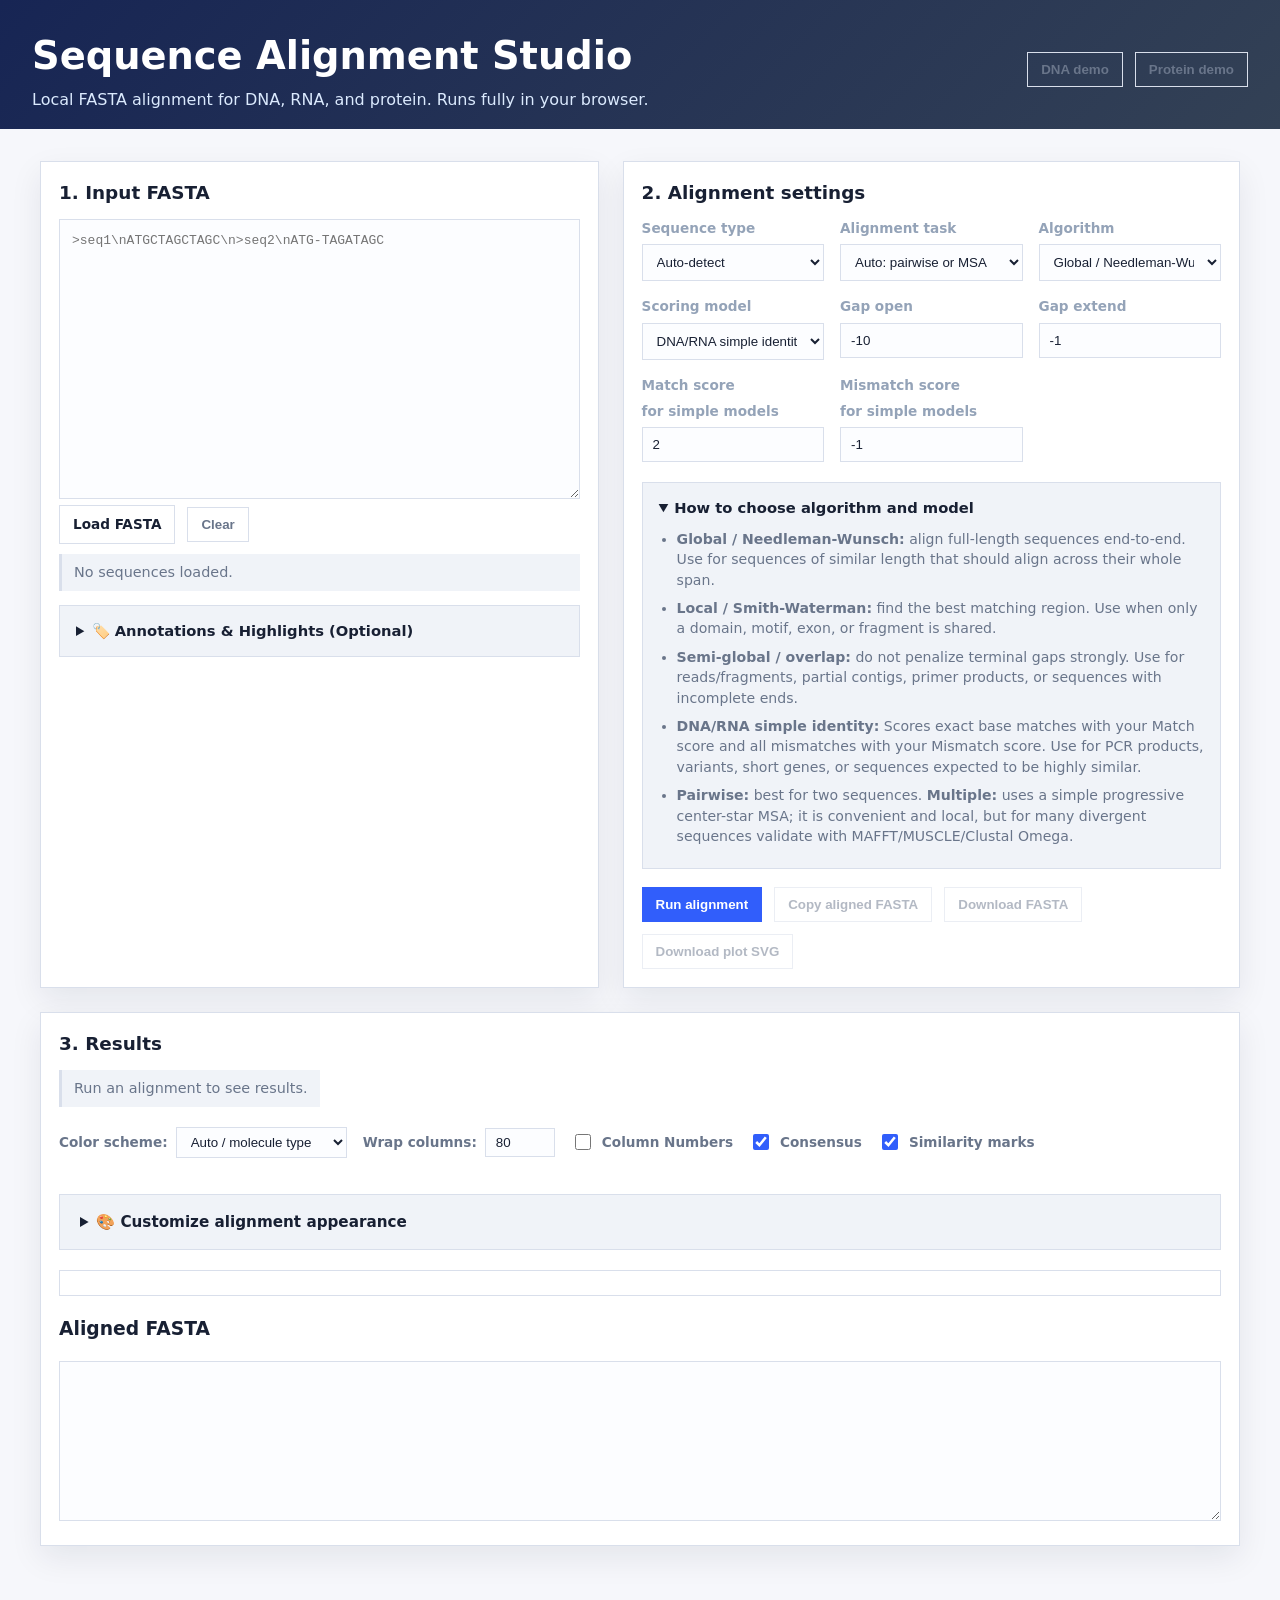
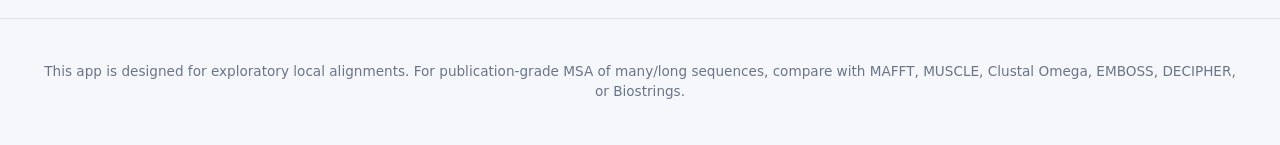
==== index.html @ 6b43b391 "created" ====
<!doctype html>
<html lang="en">
<head>
  <meta charset="utf-8" />
  <meta name="viewport" content="width=device-width, initial-scale=1" />
  <title>Sequence Alignment Studio</title>
  <link rel="stylesheet" href="style.css" />
</head>
<body>
  <header class="app-header">
    <div>
      <h1>Sequence Alignment Studio</h1>
      <p>Local FASTA alignment for DNA, RNA, and protein. Runs fully in your browser.</p>
    </div>
    <div class="header-actions">
      <button id="loadDemoDna" class="ghost">DNA demo</button>
      <button id="loadDemoProtein" class="ghost">Protein demo</button>
    </div>
  </header>

  <main class="layout">
    <section class="panel input-panel">
      <h2>1. Input FASTA</h2>
      <textarea id="fastaInput" spellcheck="false" placeholder=">seq1\nATGCTAGCTAGC\n>seq2\nATG-TAGATAGC"></textarea>
      <div class="row gap">
        <label class="file-label">
          Load FASTA
          <input id="fileInput" type="file" accept=".fa,.fasta,.faa,.fna,.ffn,.frn,.txt" />
        </label>
        <button id="clearInput" class="ghost">Clear</button>
      </div>
      <div id="inputSummary" class="summary muted">No sequences loaded.</div>

      <details class="explain annotations-panel">
        <summary>🏷️ Annotations & Highlights (Optional)</summary>
        <div class="summary muted" style="margin-top: 4px; font-size: 11px; margin-bottom: 8px;">
          Highlight column regions or specific sequence residues.
        </div>
        
        <div id="annotationsList" class="annotations-list">
          <!-- Populated dynamically -->
        </div>

        <div class="add-annotation-form">
          <h3>Add Custom Annotation</h3>
          <div class="form-row">
            <label>Annotation type
              <select id="annTypeSelect">
                <option value="range">Range Track (spans all rows)</option>
                <option value="residue">Residue(s) Highlight (spans single row)</option>
              </select>
            </label>
          </div>
          
          <div class="form-row">
            <!-- Range inputs -->
            <div id="rangeInputsRow" class="field-group" style="display: flex; flex-direction: column; gap: 8px; width: 100%;">
              <div class="inline-fields" style="display: flex; gap: 10px; width: 100%;">
                <label style="flex: 1;">Start Column 1
                  <input id="annStartCol" type="number" min="1" placeholder="e.g. 10" />
                </label>
                <label style="flex: 1;">End Column 1
                  <input id="annEndCol" type="number" min="1" placeholder="e.g. 25" />
                </label>
              </div>
              
              <div class="form-row" style="margin-bottom: 2px;">
                <label style="flex-direction: row; align-items: center; gap: 6px; font-weight: 600; font-size: 0.75rem; color: var(--muted);">
                  <input id="annHasSeg2" type="checkbox" /> Add another range segment
                </label>
              </div>
              
              <div id="seg2Row" style="display: none; flex-direction: column; gap: 8px; width: 100%;">
                <div class="inline-fields" style="display: flex; gap: 10px; width: 100%;">
                  <label style="flex: 1;">Start Column 2
                    <input id="annStartCol2" type="number" min="1" placeholder="e.g. 40" />
                  </label>
                  <label style="flex: 1;">End Column 2
                    <input id="annEndCol2" type="number" min="1" placeholder="e.g. 50" />
                  </label>
                </div>
                
                <div class="form-row" style="margin-bottom: 2px;">
                  <label style="flex-direction: row; align-items: center; gap: 6px; font-weight: 600; font-size: 0.75rem; color: var(--muted);">
                    <input id="annHasSeg3" type="checkbox" /> Add another range segment
                  </label>
                </div>
              </div>
              
              <div id="seg3Row" style="display: none; flex-direction: column; gap: 8px; width: 100%;">
                <div class="inline-fields" style="display: flex; gap: 10px; width: 100%;">
                  <label style="flex: 1;">Start Column 3
                    <input id="annStartCol3" type="number" min="1" placeholder="e.g. 60" />
                  </label>
                  <label style="flex: 1;">End Column 3
                    <input id="annEndCol3" type="number" min="1" placeholder="e.g. 70" />
                  </label>
                </div>
                
                <div class="form-row" style="margin-bottom: 2px;">
                  <label style="flex-direction: row; align-items: center; gap: 6px; font-weight: 600; font-size: 0.75rem; color: var(--muted);">
                    <input id="annHasSeg4" type="checkbox" /> Add another range segment
                  </label>
                </div>
              </div>
              
              <div id="seg4Row" style="display: none; flex-direction: column; gap: 8px; width: 100%;">
                <div class="inline-fields" style="display: flex; gap: 10px; width: 100%;">
                  <label style="flex: 1;">Start Column 4
                    <input id="annStartCol4" type="number" min="1" placeholder="e.g. 80" />
                  </label>
                  <label style="flex: 1;">End Column 4
                    <input id="annEndCol4" type="number" min="1" placeholder="e.g. 90" />
                  </label>
                </div>
              </div>
            </div>
            
            <!-- Residue inputs (hidden initially) -->
            <div id="residueInputsRow" class="field-group" style="display: none; gap: 10px; width: 100%;">
              <label style="flex: 1;">Sequence
                <select id="annSeqSelect">
                  <option value="">(Load sequences first)</option>
                </select>
              </label>
              <label style="flex: 1;">Unaligned Position(s)
                <input id="annResPos" type="text" placeholder="e.g. 24-26, 30" />
              </label>
            </div>
          </div>
          
          <div class="form-row inline-fields">
            <label style="flex: 1.2;">Feature Name
              <input id="annNameInput" type="text" placeholder="e.g. Active Site" />
            </label>
            <label id="annTrackLabelLabel" style="flex: 0.8;">Track Label
              <input id="annLabelInput" type="text" placeholder="e.g. MUT" />
            </label>
            <label style="flex: 0 0 70px;">Bg Color
              <input id="annColorInput" type="color" value="#315efb" title="Background Color" />
            </label>
            <label id="annTextColorLabel" style="flex: 0 0 70px;">Text Color
              <input id="annTextColorInput" type="color" value="#ffffff" title="Text Color" />
            </label>
          </div>
          
          <div class="form-row action-row">
            <button id="cancelAnnBtn" type="button" class="ghost small-btn" style="display: none; margin-right: 8px;">Cancel Edit</button>
            <button id="addAnnBtn" type="button" class="primary small-btn">Add Feature</button>
          </div>
        </div>
      </details>
    </section>

    <section class="panel settings-panel">
      <h2>2. Alignment settings</h2>
      <div class="settings-grid">
        <label>Sequence type
          <select id="seqType">
            <option value="auto">Auto-detect</option>
            <option value="dna">DNA</option>
            <option value="rna">RNA</option>
            <option value="protein">Protein</option>
          </select>
        </label>

        <label>Alignment task
          <select id="taskMode">
            <option value="auto">Auto: pairwise or MSA</option>
            <option value="pairwise">Pairwise: first two sequences</option>
            <option value="msa">Multiple: progressive center-star</option>
          </select>
        </label>

        <label>Algorithm
          <select id="algorithm">
            <option value="global">Global / Needleman-Wunsch</option>
            <option value="local">Local / Smith-Waterman</option>
            <option value="semiglobal">Semi-global / overlap</option>
          </select>
        </label>

        <label>Scoring model
          <select id="scoringModel"></select>
        </label>

        <label>Gap open
          <input id="gapOpen" type="number" value="-10" step="1" />
        </label>

        <label>Gap extend
          <input id="gapExtend" type="number" value="-1" step="1" />
        </label>

        <label>Match score <span class="tiny">for simple models</span>
          <input id="matchScore" type="number" value="2" step="1" />
        </label>

        <label>Mismatch score <span class="tiny">for simple models</span>
          <input id="mismatchScore" type="number" value="-1" step="1" />
        </label>

      </div>

      <details class="explain" open>
        <summary>How to choose algorithm and model</summary>
        <div id="modelExplanation"></div>
      </details>

      <div class="row gap action-row">
        <button id="runBtn" class="primary">Run alignment</button>
        <button id="copyFastaBtn" class="ghost" disabled>Copy aligned FASTA</button>
        <button id="downloadFastaBtn" class="ghost" disabled>Download FASTA</button>
        <button id="downloadSvgBtn" class="ghost" disabled>Download plot SVG</button>
      </div>
    </section>

    <section class="panel results-panel">
      <div class="results-header">
        <div>
          <h2>3. Results</h2>
          <div id="resultStats" class="summary muted">Run an alignment to see results.</div>
        </div>
        <div class="toggle-row">
          <label>Color scheme:
            <select id="colorScheme" style="width: auto; padding: 6px 10px; font-weight: 500;">
              <option value="auto">Auto / molecule type</option>
              <option value="nucleotide">Nucleotide bases</option>
              <option value="clustal">Protein Clustal-like</option>
              <option value="zappo">Protein Zappo groups</option>
              <option value="taylor">Protein Taylor-like</option>
              <option value="identity">Conservation only</option>
              <option value="mono">Monochrome</option>
            </select>
          </label>
          <label>Wrap columns:
            <input id="wrapCols" type="number" value="80" min="20" max="200" step="10" style="width: 70px; padding: 6px 10px; font-weight: 500;" />
          </label>
          <label><input id="showColumnNumbers" type="checkbox" /> Column Numbers</label>
          <label><input id="showConsensus" type="checkbox" checked /> Consensus</label>
          <label><input id="showSimilarity" type="checkbox" checked /> Similarity marks</label>
        </div>
      </div>

      <div id="legend" class="legend"></div>

      <details id="colorCustomizer" class="color-editor-details">
        <summary>🎨 Customize alignment appearance</summary>
        <div class="color-picker-hint">Changes apply instantly to the viewer and downloaded SVG.</div>

        <div class="appearance-settings-row">
          <label class="roundness-label">Box roundness:
            <input id="boxRoundness" type="range" min="0" max="9" value="0" step="1" />
            <span id="boxRoundnessVal">0px</span>
          </label>
          <label class="roundness-label">Box spacing:
            <input id="boxGap" type="range" min="0" max="8" value="1" step="1" />
            <span id="boxGapVal">1px</span>
          </label>
        </div>

        <div id="colorPickerGrid" class="color-picker-grid"></div>
        <div class="color-editor-actions">
          <button id="makeWhiteBtn" class="ghost" style="margin-right: 8px;">Set all to white</button>
          <button id="resetColorsBtn" class="ghost">Reset to defaults</button>
        </div>
      </details>

      <div id="viewer" class="alignment-viewer" aria-live="polite"></div>

      <h3>Aligned FASTA</h3>
      <textarea id="alignedOutput" readonly spellcheck="false" class="output-text"></textarea>
    </section>
  </main>

  <footer>
    <p>This app is designed for exploratory local alignments. For publication-grade MSA of many/long sequences, compare with MAFFT, MUSCLE, Clustal Omega, EMBOSS, DECIPHER, or Biostrings.</p>
  </footer>

  <script src="app.js"></script>
</body>
</html>
---- style.css ----
:root {
  --bg: #f6f7fb;
  --panel: #ffffff;
  --panel-2: #f0f3f8;
  --text: #182033;
  --muted: #69758a;
  --line: #d9dfeb;
  --primary: #315efb;
  --primary-dark: #2246c8;
  --danger: #b42318;
  --gap: #e7e9ee;
  --identical: #dcfce7;
  --similar: #fef9c3;
  --variable: #ffffff;
  --shadow: 0 12px 30px rgba(19, 29, 51, 0.08);
  --mono: ui-monospace, SFMono-Regular, Menlo, Monaco, Consolas, "Liberation Mono", monospace;
  --sans: Inter, ui-sans-serif, system-ui, -apple-system, BlinkMacSystemFont, "Segoe UI", sans-serif;

  /* Customizable Nucleotide colors */
  --color-nt-A-bg: #bbf7d0;
  --color-nt-A-fg: #14532d;
  --color-nt-C-bg: #bfdbfe;
  --color-nt-C-fg: #1e3a8a;
  --color-nt-G-bg: #fed7aa;
  --color-nt-G-fg: #7c2d12;
  --color-nt-T-bg: #fecaca;
  --color-nt-T-fg: #7f1d1d;
  --color-nt-U-bg: #fecaca;
  --color-nt-U-fg: #7f1d1d;
  --color-nt-N-bg: #e5e7eb;
  --color-nt-N-fg: #374151;

  /* Customizable Protein group colors */
  --color-pro-hydrophobic-bg: #fde68a;
  --color-pro-hydrophobic-fg: #713f12;
  --color-pro-aromatic-bg: #fbcfe8;
  --color-pro-aromatic-fg: #831843;
  --color-pro-positive-bg: #bfdbfe;
  --color-pro-positive-fg: #1e3a8a;
  --color-pro-negative-bg: #fecaca;
  --color-pro-negative-fg: #7f1d1d;
  --color-pro-polar-bg: #bbf7d0;
  --color-pro-polar-fg: #14532d;
  --color-pro-small-bg: #e9d5ff;
  --color-pro-small-fg: #581c87;
  --color-pro-special-bg: #ddd6fe;
  --color-pro-special-fg: #4c1d95;
  --color-pro-sulfur-bg: #fef08a;
  --color-pro-sulfur-fg: #713f12;

  /* Customizable general & conservation colors */
  --color-conserved-bg: #dcfce7;
  --color-conserved-fg: #166534;
  --color-simconserved-bg: #fef9c3;
  --color-simconserved-fg: #854d0e;
  --color-mono-bg: #f8fafc;
  --color-mono-fg: #0f172a;
  --color-gap-bg: var(--gap);
  --color-gap-fg: #8a94a6;

  /* Customizable matching outlines */
  --color-identical-outline-border: transparent;
  --color-similar-outline-border: transparent;
  --color-identical-outline: color-mix(in srgb, var(--color-identical-outline-border) 22%, transparent);
  --color-similar-outline: color-mix(in srgb, var(--color-similar-outline-border) 20%, transparent);

  /* Customizable cell box roundness */
  --cell-radius: 0px;

  /* Customizable cell box gaps */
  --cell-gap: 1px;

  /* Customizable consensus row colors */
  --color-consensus-bg: transparent;
  --color-consensus-fg: #0f172a;
}

* {
  box-sizing: border-box;
}

body {
  margin: 0;
  padding: 0;
  font-family: var(--sans);
  background: var(--bg);
  color: var(--text);
  line-height: 1.45;
}

/* App Header */
.app-header {
  display: flex;
  align-items: center;
  justify-content: space-between;
  gap: 16px;
  padding: 28px 32px 18px;
  background: linear-gradient(135deg, #172554, #334155);
  color: white;
}
.app-header h1 {
  margin: 0 0 4px;
  font-size: clamp(1.8rem, 3vw, 2.7rem);
}
.app-header p {
  margin: 0;
  color: #dbeafe;
}
.header-actions {
  display: flex;
  gap: 12px;
  flex-wrap: wrap;
}

/* Page Layout */
.layout {
  display: grid;
  grid-template-columns: minmax(350px, 0.95fr) minmax(400px, 1.05fr);
  gap: 24px;
  padding: 32px 40px;
}

.panel {
  background: var(--panel);
  border: 1px solid var(--line);
  border-radius: 0;
  box-shadow: var(--shadow);
  padding: 18px;
}
.panel h2 { margin: 0 0 12px; font-size: 1.15rem; }

/* Forms & Text Areas */
textarea {
  width: 100%;
  min-height: 280px;
  resize: vertical;
  border: 1px solid var(--line);
  border-radius: 0;
  padding: 12px;
  font-family: var(--mono);
  font-size: 13px;
  line-height: 1.35;
  background: #fcfdff;
  color: var(--text);
}
textarea:focus, select:focus, input[type="number"]:focus, input[type="text"]:focus {
  outline: none;
  border-color: var(--primary);
  box-shadow: 0 0 0 3px rgba(49, 94, 251, 0.2);
}

.output-text {
  min-height: 160px;
  background: #fcfdff;
}

.settings-panel, .results-panel {
  grid-column: span 1;
}
.results-panel {
  grid-column: 1 / -1;
}

.row {
  display: flex;
  align-items: center;
}
.gap {
  gap: 12px;
  flex-wrap: wrap;
}
.action-row {
  margin-top: 18px;
}

/* Custom Styled Buttons */
button, .file-label {
  border: 1px solid var(--line);
  border-radius: 0;
  padding: 9px 13px;
  background: white;
  color: var(--text);
  font-weight: 650;
  cursor: pointer;
  transition: transform 0.05s ease, background 0.15s ease, border-color 0.15s ease;
  user-select: none;
}
button:hover, .file-label:hover {
  background: var(--panel-2);
}
button:active, .file-label:active {
  transform: translateY(1px);
}
button:disabled {
  cursor: not-allowed;
  opacity: 0.5;
}

button.primary {
  background: var(--primary);
  border-color: var(--primary);
  color: white;
}
button.primary:hover {
  background: var(--primary-dark);
}

button.ghost {
  background: transparent;
  border-color: var(--line);
  color: var(--muted);
}
button.ghost:hover {
  background: var(--panel-2);
  border-color: var(--line);
  color: var(--text);
}

.file-label input {
  display: none;
}

/* Settings Controls */
.settings-grid {
  display: grid;
  grid-template-columns: repeat(auto-fit, minmax(180px, 1fr));
  gap: 16px;
}
label {
  display: flex;
  flex-direction: column;
  gap: 6px;
  font-weight: 600;
  font-size: 0.85rem;
  color: #94a3b8;
}
select, input[type="number"], input[type="text"] {
  width: 100%;
  padding: 9px 10px;
  border: 1px solid var(--line);
  border-radius: 0;
  background: #fcfdff;
  color: var(--text);
}
input[type="checkbox"] {
  accent-color: var(--primary);
  width: 16px;
  height: 16px;
  cursor: pointer;
}

.summary {
  margin-top: 10px;
  font-size: 0.9rem;
  color: var(--muted);
  background: var(--panel-2);
  border-radius: 0;
  padding: 8px 12px;
  border-left: 3px solid var(--line);
}

.explain {
  margin-top: 20px;
  border: 1px solid var(--line);
  border-radius: 0;
  padding: 14px 16px;
  background: var(--panel-2);
}
.explain summary {
  cursor: pointer;
  font-weight: 700;
  font-size: 0.92rem;
  color: var(--text);
  outline: none;
  user-select: none;
}
.explain ul {
  margin: 10px 0 0 18px;
  padding: 0;
}
.explain li {
  margin: 8px 0;
  font-size: 0.88rem;
  color: var(--muted);
}

/* Results Viewer Panel */
.results-header {
  display: flex;
  justify-content: space-between;
  align-items: center;
  gap: 20px;
  margin-bottom: 16px;
  flex-wrap: wrap;
}
.toggle-row {
  display: flex;
  gap: 16px;
  flex-wrap: wrap;
}
.toggle-row label {
  flex-direction: row;
  align-items: center;
  gap: 8px;
  font-weight: 600;
  color: var(--muted);
  cursor: pointer;
  user-select: none;
}
.toggle-row label:hover {
  color: var(--text);
}

/* Legend items */
.legend {
  display: flex;
  flex-wrap: wrap;
  gap: 8px;
  margin: 8px 0 18px;
}
.legend-item {
  display: inline-flex;
  align-items: center;
  gap: 6px;
  border: 1px solid var(--line);
  background: var(--panel-2);
  border-radius: 0;
  padding: 4px 10px;
  font-size: 0.8rem;
  color: var(--text);
  font-weight: 500;
}
.legend-swatch {
  width: 14px;
  height: 14px;
  border-radius: 0;
  border: 1px solid var(--line);
}

/* Main Viewer Grid styling */
.alignment-viewer {
  overflow: auto;
  border: 1px solid var(--line);
  border-radius: 0;
  background: #fff;
  padding: 12px;
  max-height: 650px;
}
/* Alignment block wrapping spacing */
.aln-block {
  position: relative;
  margin-bottom: 24px;
  border-bottom: 1px dashed var(--line);
  padding-bottom: 12px;
}
.aln-block-svg-overlay {
  position: absolute;
  top: 0;
  left: 0;
  width: 100%;
  height: 100%;
  pointer-events: none;
  z-index: 10;
}
.aln-block:last-child {
  margin-bottom: 0;
  border-bottom: none;
  padding-bottom: 0;
}

.aln-row {
  display: grid;
  grid-template-columns: 180px 1fr 60px;
  align-items: center;
  min-width: max-content;
  font-family: var(--mono);
  font-size: 13px;
  line-height: 1;
  padding: 2px 0;
  transition: background-color 0.15s ease;
}
.aln-row:hover {
  background-color: rgba(0, 0, 0, 0.02);
}

.aln-name {
  position: sticky;
  left: 0;
  z-index: 2;
  background: white;
  color: #334155;
  padding: 3px 8px 3px 0;
  white-space: nowrap;
  overflow: hidden;
  text-overflow: ellipsis;
  max-width: 180px;
}
.aln-cells {
  display: inline-flex;
  min-height: 20px;
}
.aln-pos {
  color: var(--muted);
  padding-left: 12px;
  text-align: right;
  font-weight: 500;
}

/* Cell boxes */
.cell {
  width: 16px;
  height: 20px;
  display: inline-flex;
  align-items: center;
  justify-content: center;
  font-weight: 700;
  border-radius: 0;
  margin-right: var(--cell-gap);
  border: 1px solid rgba(0, 0, 0, 0.05);
  font-size: 11px;
}
.cell.gap {
  background: var(--color-gap-bg);
  color: var(--color-gap-fg);
  font-weight: 500;
}
.cell.identical {
  outline: 2px solid var(--color-identical-outline);
  outline-offset: -1px;
}
.cell.similar {
  outline: 2px solid var(--color-similar-outline);
  outline-offset: -1px;
}
.cell.variable {
  outline: none;
}

.consensus-row .aln-name {
  color: var(--color-consensus-fg);
  font-weight: 700;
  background: rgba(45, 212, 191, 0.1);
}
.consensus-row .cell {
  background: var(--color-consensus-bg);
  color: var(--color-consensus-fg);
}
.similarity-row .cell {
  color: var(--muted);
  background: transparent;
  border-color: transparent;
  font-weight: 700;
}

/* Nucleotide colors */
.nt-A { background: var(--color-nt-A-bg); color: var(--color-nt-A-fg); }
.nt-C { background: var(--color-nt-C-bg); color: var(--color-nt-C-fg); }
.nt-G { background: var(--color-nt-G-bg); color: var(--color-nt-G-fg); }
.nt-T { background: var(--color-nt-T-bg); color: var(--color-nt-T-fg); }
.nt-U { background: var(--color-nt-U-bg); color: var(--color-nt-U-fg); }
.nt-N { background: var(--color-nt-N-bg); color: var(--color-nt-N-fg); }

/* Protein groups */
.pro-hydrophobic { background: var(--color-pro-hydrophobic-bg); color: var(--color-pro-hydrophobic-fg); }
.pro-aromatic { background: var(--color-pro-aromatic-bg); color: var(--color-pro-aromatic-fg); }
.pro-positive { background: var(--color-pro-positive-bg); color: var(--color-pro-positive-fg); }
.pro-negative { background: var(--color-pro-negative-bg); color: var(--color-pro-negative-fg); }
.pro-polar { background: var(--color-pro-polar-bg); color: var(--color-pro-polar-fg); }
.pro-small { background: var(--color-pro-small-bg); color: var(--color-pro-small-fg); }
.pro-special { background: var(--color-pro-special-bg); color: var(--color-pro-special-fg); }
.pro-sulfur { background: var(--color-pro-sulfur-bg); color: var(--color-pro-sulfur-fg); }
.conserved { background: var(--color-conserved-bg); color: var(--color-conserved-fg); }
.simconserved { background: var(--color-simconserved-bg); color: var(--color-simconserved-fg); }
.mono { background: var(--color-mono-bg); color: var(--color-mono-fg); }

.error-box {
  border: 1px solid rgba(239, 68, 68, 0.3);
  background: rgba(239, 68, 68, 0.1);
  color: var(--danger);
  padding: 12px;
  border-radius: 0;
  font-weight: 500;
}
footer {
  padding: 30px 40px;
  color: var(--muted);
  font-size: 0.85rem;
  text-align: center;
  border-top: 1px solid var(--line);
  margin-top: 40px;
}

/* Custom Scrollbar */
::-webkit-scrollbar {
  width: 10px;
  height: 10px;
}
::-webkit-scrollbar-track {
  background: var(--panel-2);
  border-radius: 0;
}
::-webkit-scrollbar-thumb {
  background: var(--line);
  border-radius: 0;
  border: 2px solid var(--panel-2);
}
::-webkit-scrollbar-thumb:hover {
  background: var(--muted);
}

/* Color editor */
.color-editor-details {
  border: 1px solid var(--line);
  background: var(--panel-2);
  border-radius: 0;
  padding: 16px 20px;
  margin: 20px 0;
}
.color-editor-details summary {
  font-weight: 700;
  font-size: 0.95rem;
  cursor: pointer;
  user-select: none;
  outline: none;
  color: var(--text);
}
.color-picker-hint {
  font-size: 0.8rem;
  color: var(--muted);
  margin: 6px 0 14px 0;
}
.color-picker-grid {
  display: grid;
  grid-template-columns: repeat(auto-fill, minmax(240px, 1fr));
  gap: 12px;
  margin-bottom: 16px;
}
.color-picker-item {
  display: flex;
  align-items: center;
  justify-content: space-between;
  background: var(--panel);
  padding: 8px 12px;
  border-radius: 0;
  border: 1px solid var(--line);
  gap: 10px;
}
.color-picker-info {
  display: flex;
  align-items: center;
  gap: 8px;
  flex: 1;
  min-width: 0;
}
.color-picker-swatch {
  width: 24px;
  height: 24px;
  border-radius: 0;
  display: flex;
  align-items: center;
  justify-content: center;
  font-weight: 700;
  font-size: 11px;
  border: 1px solid rgba(255, 255, 255, 0.1);
  flex-shrink: 0;
}
.color-picker-label {
  font-size: 0.82rem;
  font-weight: 600;
  color: var(--text);
  white-space: nowrap;
  overflow: hidden;
  text-overflow: ellipsis;
}
.color-picker-inputs {
  display: flex;
  gap: 8px;
  align-items: center;
}
.color-input-wrapper {
  display: flex;
  flex-direction: column;
  align-items: center;
  gap: 2px;
}
.color-input-wrapper span {
  font-size: 8px;
  color: var(--muted);
  font-weight: 700;
}
.color-picker-inputs input[type="color"] {
  border: none;
  width: 26px;
  height: 26px;
  padding: 0;
  background: transparent;
  cursor: pointer;
  border-radius: 0;
  overflow: hidden;
  box-shadow: 0 1px 3px rgba(0,0,0,0.3);
  transition: transform 0.15s cubic-bezier(0.4, 0, 0.2, 1);
}
.color-picker-inputs input[type="color"]::-webkit-color-swatch-wrapper {
  padding: 0;
}
.color-picker-inputs input[type="color"]::-webkit-color-swatch {
  border: 1px solid var(--line);
  border-radius: 0;
}
.color-picker-inputs input[type="color"]:hover {
  transform: scale(1.2);
}
.color-editor-actions {
  display: flex;
  justify-content: flex-end;
}
.color-editor-actions button {
  padding: 6px 12px;
  font-size: 0.8rem;
}

.appearance-settings-row {
  display: flex;
  gap: 24px;
  flex-wrap: wrap;
  margin-bottom: 16px;
  background: var(--panel);
  padding: 10px 14px;
  border-radius: 0;
  border: 1px solid var(--line);
}
.roundness-label {
  display: flex;
  flex-direction: row;
  align-items: center;
  gap: 12px;
  font-weight: 600;
  color: var(--text);
}
.roundness-label input[type="range"] {
  accent-color: var(--primary);
  cursor: pointer;
  width: 120px;
  padding: 0;
  border: none;
  background: transparent;
}
#boxRoundnessVal {
  font-family: var(--mono);
  font-size: 0.82rem;
  color: var(--muted);
}

/* Annotations & highlights panel */
.annotations-panel {
  margin-top: 14px;
}
.annotations-panel textarea {
  min-height: 80px;
  background: var(--panel);
}

/* Range tracks blocks style */
.annotation-row .aln-name {
  color: var(--muted);
  font-weight: 700;
  font-size: 0.78rem;
  text-transform: uppercase;
  letter-spacing: 0.5px;
  background: var(--panel-2);
}
.annotation-row .cell {
  background: transparent;
  border-color: transparent;
  color: transparent;
  user-select: none;
}
.annotation-row .cell.ann-block-cell {
  font-weight: 800;
  font-size: 11px;
  border: 1px solid var(--line);
  user-select: auto;
}

/* Residue highlight tooltip style */
.cell.annotated {
  box-shadow: 0 0 0 2px var(--annotation-color, #ef4444) inset !important;
  cursor: help;
  position: relative;
}
.cell.annotated[data-tooltip]::after {
  content: attr(data-tooltip);
  position: absolute;
  bottom: 140%;
  left: 50%;
  transform: translateX(-50%) scale(0.85);
  background: #1e293b;
  color: #ffffff;
  padding: 6px 12px;
  border-radius: 0;
  font-size: 11px;
  font-weight: 600;
  white-space: nowrap;
  opacity: 0;
  pointer-events: none;
  transition: all 0.15s cubic-bezier(0.4, 0, 0.2, 1);
  z-index: 1000;
  box-shadow: 0 10px 25px rgba(0, 0, 0, 0.5), 0 0 0 1px rgba(255,255,255,0.08);
}
.cell.annotated[data-tooltip]::before {
  content: "";
  position: absolute;
  bottom: 120%;
  left: 50%;
  transform: translateX(-50%) translateY(4px);
  border-width: 5px;
  border-style: solid;
  border-color: #1e293b transparent transparent transparent;
  opacity: 0;
  pointer-events: none;
  transition: opacity 0.15s ease;
  z-index: 1000;
}
.cell.annotated[data-tooltip]:hover::after {
  opacity: 1;
  transform: translateX(-50%) scale(1);
}
.cell.annotated[data-tooltip]:hover::before {
  opacity: 1;
}

/* Annotations List visual display */
.annotations-list {
  display: flex;
  flex-direction: column;
  gap: 8px;
  margin-top: 10px;
  margin-bottom: 16px;
  max-height: 200px;
  overflow-y: auto;
}
.annotations-list-item {
  display: flex;
  align-items: center;
  justify-content: space-between;
  background: var(--panel);
  border: 1px solid var(--line);
  padding: 6px 10px;
  border-radius: 0;
  gap: 8px;
}
.annotations-list-item:hover {
  border-color: var(--muted);
}
.ann-badge {
  font-size: 9px;
  font-weight: 700;
  text-transform: uppercase;
  padding: 2px 6px;
  border-radius: 0;
}
.ann-badge.badge-range {
  background: rgba(168, 85, 247, 0.15);
  color: #c084fc;
  border: 1px solid rgba(168, 85, 247, 0.3);
}
.ann-badge.badge-residue {
  background: rgba(249, 115, 22, 0.15);
  color: #fb923c;
  border: 1px solid rgba(249, 115, 22, 0.3);
}
.ann-desc {
  font-size: 0.82rem;
  font-weight: 600;
  color: var(--text);
  flex: 1;
  min-width: 0;
  white-space: nowrap;
  overflow: hidden;
  text-overflow: ellipsis;
}
.ann-color-swatch {
  width: 12px;
  height: 12px;
  border-radius: 0;
  border: 1px solid rgba(0, 0, 0, 0.2);
  flex-shrink: 0;
}
.ann-delete-btn {
  background: transparent;
  border: none;
  color: var(--muted);
  font-size: 18px;
  cursor: pointer;
  padding: 0 4px;
  line-height: 1;
  transition: color 0.1s ease;
}
.ann-delete-btn:hover {
  color: var(--danger);
}

/* Add Annotations Form */
.add-annotation-form {
  background: var(--panel-2);
  border: 1px solid var(--line);
  border-radius: 0;
  padding: 12px 14px;
}
.add-annotation-form h3 {
  margin: 0 0 12px 0;
  font-size: 0.9rem;
  font-weight: 700;
  color: var(--text);
}
.add-annotation-form .form-row {
  margin-bottom: 12px;
}
.add-annotation-form .form-row.action-row {
  margin-bottom: 0;
  margin-top: 14px;
  display: flex;
  justify-content: flex-end;
}
.add-annotation-form .inline-fields {
  display: flex;
  gap: 10px;
}
.add-annotation-form .field-group {
  display: flex;
  gap: 10px;
  flex: 1;
}
.add-annotation-form label {
  flex: 1;
  font-size: 0.78rem;
  font-weight: 700;
  gap: 4px;
  color: var(--muted);
}
.add-annotation-form input, .add-annotation-form select {
  padding: 8px 10px;
  border-radius: 0;
  font-size: 0.82rem;
  background: var(--panel);
  border: 1px solid var(--line);
  color: var(--text);
  width: 100%;
}
.add-annotation-form input[type="color"] {
  height: 32px;
  padding: 0;
  border: none;
  cursor: pointer;
  background: transparent;
}
.small-btn {
  padding: 6px 12px;
  font-size: 0.8rem;
}

/* Ruler Row design */
.ruler-row .aln-name {
  color: var(--muted);
  font-weight: 700;
  font-size: 0.78rem;
  letter-spacing: 0.5px;
  text-transform: uppercase;
  background: transparent;
}
.ruler-row .cell {
  color: #64748b;
  background: transparent;
  border-color: transparent;
  font-weight: 600;
  font-size: 10px;
  user-select: none;
}

/* Responsiveness overrides */
@media (max-width: 1100px) {
  .layout {
    grid-template-columns: 1fr;
    padding: 20px 24px;
  }
  .settings-grid {
    grid-template-columns: repeat(2, minmax(150px, 1fr));
  }
  .app-header {
    align-items: flex-start;
    flex-direction: column;
    padding: 20px 24px;
  }
}
@media (max-width: 640px) {
  .layout, .app-header, footer {
    padding-left: 16px;
    padding-right: 16px;
  }
  .settings-grid {
    grid-template-columns: 1fr;
  }
  .results-header {
    flex-direction: column;
    align-items: flex-start;
    gap: 12px;
  }
  .aln-row {
    grid-template-columns: 130px 1fr 50px;
  }
  .aln-name {
    max-width: 130px;
  }
  .cell {
    width: 13px;
    height: 18px;
    font-size: 10px;
  }
}
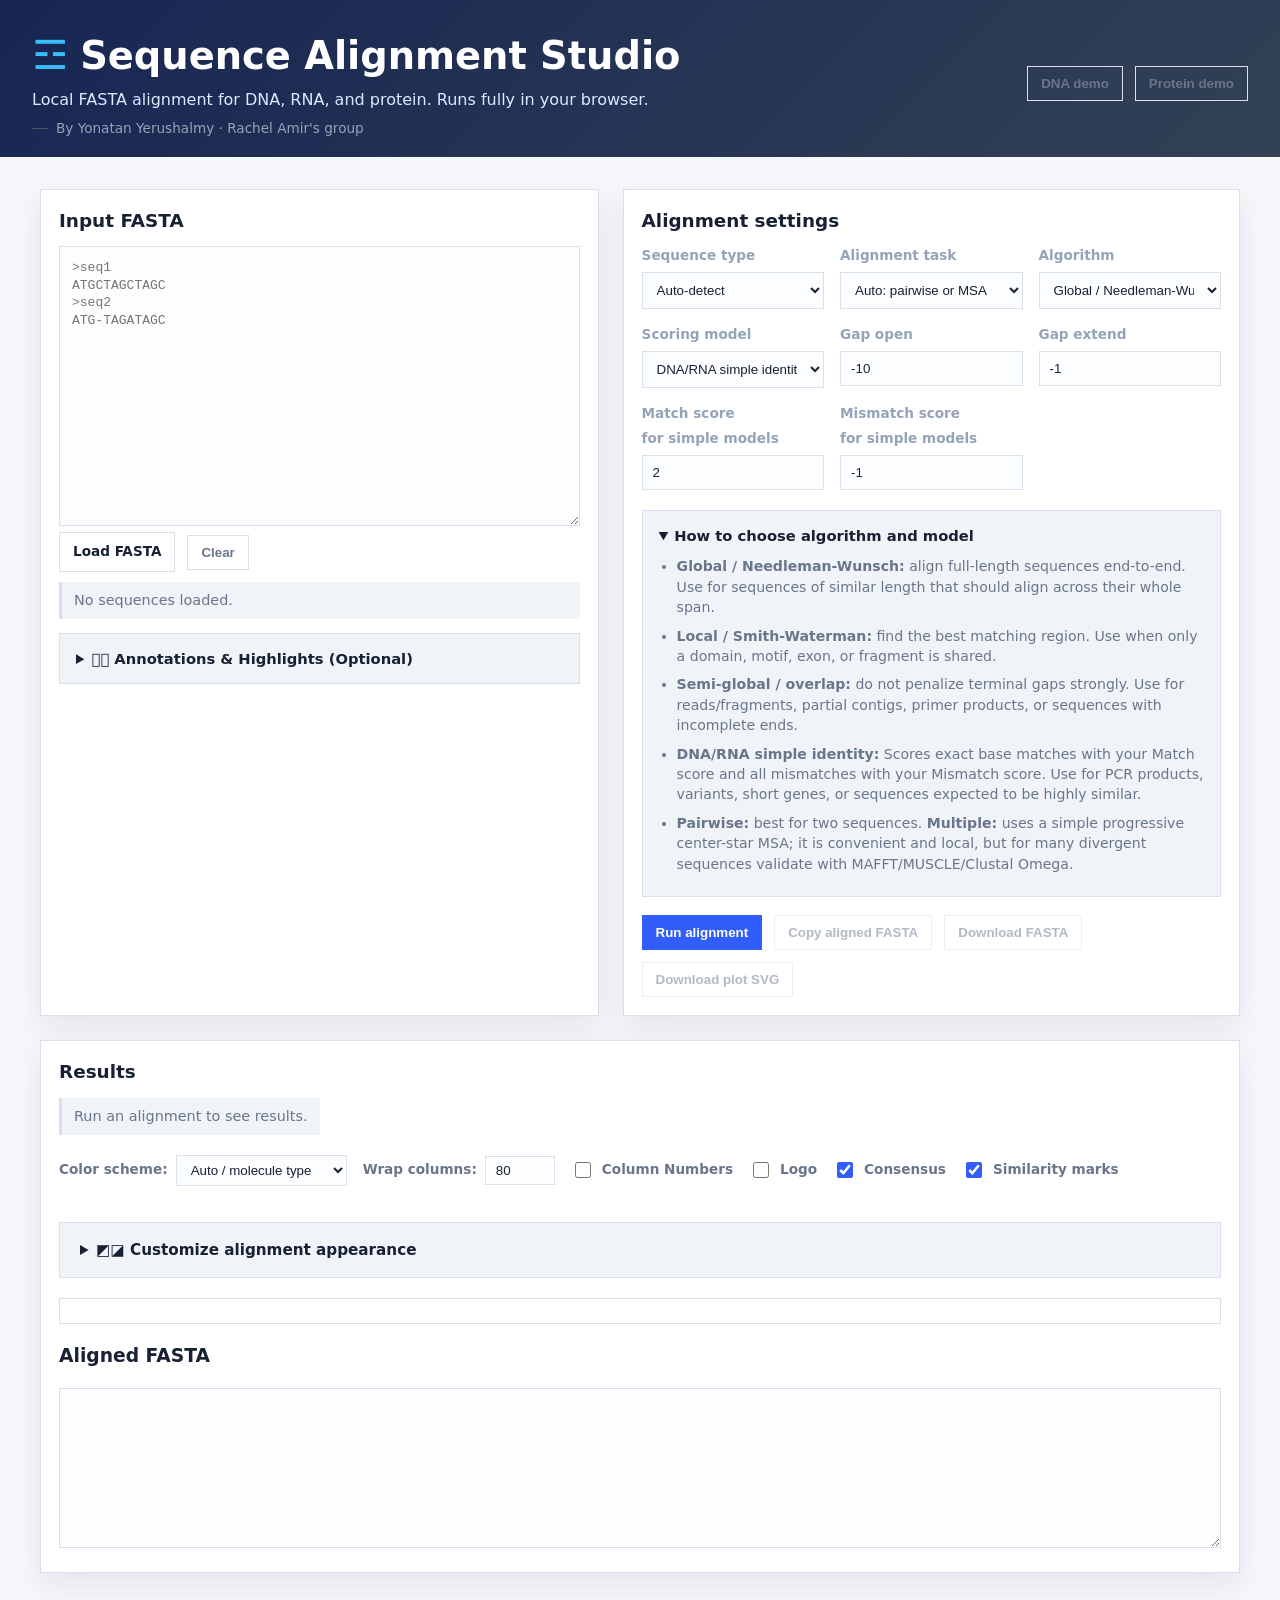
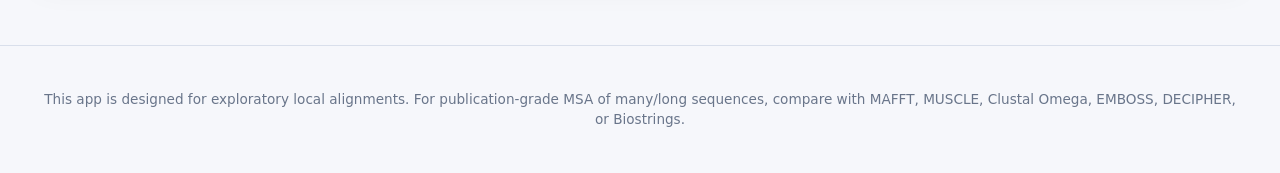
==== commit 05fdec75: "updates" ====
--- a/index.html
+++ b/index.html
@@ -4,13 +4,14 @@
   <meta charset="utf-8" />
   <meta name="viewport" content="width=device-width, initial-scale=1" />
   <title>Sequence Alignment Studio</title>
-  <link rel="stylesheet" href="style.css" />
+  <link rel="stylesheet" href="src/style.css" />
 </head>
 <body>
   <header class="app-header">
     <div>
-      <h1>Sequence Alignment Studio</h1>
+      <h1><a href="https://github.com/Yo-yerush/Local_alignment_app" target="_blank" rel="noopener noreferrer" class="app-logo-link"><span class="app-logo">☲</span></a>Sequence Alignment Studio</h1>
       <p>Local FASTA alignment for DNA, RNA, and protein. Runs fully in your browser.</p>
+      <div class="app-author">By Yonatan Yerushalmy · Rachel Amir's group</div>
     </div>
     <div class="header-actions">
       <button id="loadDemoDna" class="ghost">DNA demo</button>
@@ -20,8 +21,11 @@
 
   <main class="layout">
     <section class="panel input-panel">
-      <h2>1. Input FASTA</h2>
-      <textarea id="fastaInput" spellcheck="false" placeholder=">seq1\nATGCTAGCTAGC\n>seq2\nATG-TAGATAGC"></textarea>
+      <h2>Input FASTA</h2>
+      <textarea id="fastaInput" spellcheck="false" placeholder=">seq1
+ATGCTAGCTAGC
+>seq2
+ATG-TAGATAGC"></textarea>
       <div class="row gap">
         <label class="file-label">
           Load FASTA
@@ -32,7 +36,7 @@
       <div id="inputSummary" class="summary muted">No sequences loaded.</div>
 
       <details class="explain annotations-panel">
-        <summary>🏷️ Annotations & Highlights (Optional)</summary>
+        <summary>𓂃🖌 Annotations & Highlights (Optional)</summary>
         <div class="summary muted" style="margin-top: 4px; font-size: 11px; margin-bottom: 8px;">
           Highlight column regions or specific sequence residues.
         </div>
@@ -47,7 +51,7 @@
             <label>Annotation type
               <select id="annTypeSelect">
                 <option value="range">Range Track (spans all rows)</option>
-                <option value="residue">Residue(s) Highlight (spans single row)</option>
+                <option value="overlay">Region Overlay (borders, divider lines, or filled area)</option>
               </select>
             </label>
           </div>
@@ -55,13 +59,18 @@
           <div class="form-row">
             <!-- Range inputs -->
             <div id="rangeInputsRow" class="field-group" style="display: flex; flex-direction: column; gap: 8px; width: 100%;">
-              <div class="inline-fields" style="display: flex; gap: 10px; width: 100%;">
+              <div class="inline-fields" style="display: flex; gap: 10px; width: 100%; align-items: flex-end;">
                 <label style="flex: 1;">Start Column 1
                   <input id="annStartCol" type="number" min="1" placeholder="e.g. 10" />
                 </label>
                 <label style="flex: 1;">End Column 1
                   <input id="annEndCol" type="number" min="1" placeholder="e.g. 25" />
                 </label>
+                <label id="annOverlaySeqsLabel1" style="flex: 1.2; display: none; flex-direction: column;">Sequence Row(s) 1
+                  <select id="annOverlaySeqsSelect1" multiple style="height: 38px; padding: 2px; font-size: 0.75rem; border-radius: 0; width: 100%;">
+                    <option value="all" selected>All sequences</option>
+                  </select>
+                </label>
               </div>
               
               <div class="form-row" style="margin-bottom: 2px;">
@@ -71,12 +80,17 @@
               </div>
               
               <div id="seg2Row" style="display: none; flex-direction: column; gap: 8px; width: 100%;">
-                <div class="inline-fields" style="display: flex; gap: 10px; width: 100%;">
+                <div class="inline-fields" style="display: flex; gap: 10px; width: 100%; align-items: flex-end;">
                   <label style="flex: 1;">Start Column 2
                     <input id="annStartCol2" type="number" min="1" placeholder="e.g. 40" />
                   </label>
                   <label style="flex: 1;">End Column 2
                     <input id="annEndCol2" type="number" min="1" placeholder="e.g. 50" />
+                  </label>
+                  <label id="annOverlaySeqsLabel2" style="flex: 1.2; display: none; flex-direction: column;">Sequence Row(s) 2
+                    <select id="annOverlaySeqsSelect2" multiple style="height: 38px; padding: 2px; font-size: 0.75rem; border-radius: 0; width: 100%;">
+                      <option value="all" selected>All sequences</option>
+                    </select>
                   </label>
                 </div>
                 
@@ -88,12 +102,17 @@
               </div>
               
               <div id="seg3Row" style="display: none; flex-direction: column; gap: 8px; width: 100%;">
-                <div class="inline-fields" style="display: flex; gap: 10px; width: 100%;">
+                <div class="inline-fields" style="display: flex; gap: 10px; width: 100%; align-items: flex-end;">
                   <label style="flex: 1;">Start Column 3
                     <input id="annStartCol3" type="number" min="1" placeholder="e.g. 60" />
                   </label>
                   <label style="flex: 1;">End Column 3
                     <input id="annEndCol3" type="number" min="1" placeholder="e.g. 70" />
+                  </label>
+                  <label id="annOverlaySeqsLabel3" style="flex: 1.2; display: none; flex-direction: column;">Sequence Row(s) 3
+                    <select id="annOverlaySeqsSelect3" multiple style="height: 38px; padding: 2px; font-size: 0.75rem; border-radius: 0; width: 100%;">
+                      <option value="all" selected>All sequences</option>
+                    </select>
                   </label>
                 </div>
                 
@@ -105,12 +124,17 @@
               </div>
               
               <div id="seg4Row" style="display: none; flex-direction: column; gap: 8px; width: 100%;">
-                <div class="inline-fields" style="display: flex; gap: 10px; width: 100%;">
+                <div class="inline-fields" style="display: flex; gap: 10px; width: 100%; align-items: flex-end;">
                   <label style="flex: 1;">Start Column 4
                     <input id="annStartCol4" type="number" min="1" placeholder="e.g. 80" />
                   </label>
                   <label style="flex: 1;">End Column 4
                     <input id="annEndCol4" type="number" min="1" placeholder="e.g. 90" />
+                  </label>
+                  <label id="annOverlaySeqsLabel4" style="flex: 1.2; display: none; flex-direction: column;">Sequence Row(s) 4
+                    <select id="annOverlaySeqsSelect4" multiple style="height: 38px; padding: 2px; font-size: 0.75rem; border-radius: 0; width: 100%;">
+                      <option value="all" selected>All sequences</option>
+                    </select>
                   </label>
                 </div>
               </div>
@@ -130,18 +154,81 @@
           </div>
           
           <div class="form-row inline-fields">
-            <label style="flex: 1.2;">Feature Name
+            <label id="annNameInputLabel" style="flex: 1.2;">Feature Name
               <input id="annNameInput" type="text" placeholder="e.g. Active Site" />
             </label>
             <label id="annTrackLabelLabel" style="flex: 0.8;">Track Label
               <input id="annLabelInput" type="text" placeholder="e.g. MUT" />
             </label>
-            <label style="flex: 0 0 70px;">Bg Color
-              <input id="annColorInput" type="color" value="#315efb" title="Background Color" />
-            </label>
-            <label id="annTextColorLabel" style="flex: 0 0 70px;">Text Color
-              <input id="annTextColorInput" type="color" value="#ffffff" title="Text Color" />
-            </label>
+             <label id="annBgColorLabel" style="flex: 0 0 70px;">Bg Color
+               <input id="annColorInput" type="color" value="#315efb" title="Background Color" />
+             </label>
+             <label id="annTextColorLabel" style="flex: 0 0 70px;">Text Color
+               <input id="annTextColorInput" type="color" value="#000000" title="Text Color" />
+             </label>
+             <label style="flex: 0 0 60px; flex-direction: row; align-items: center; gap: 6px; font-weight: 600; font-size: 0.75rem; color: var(--muted); cursor: pointer; margin-top: auto; padding-bottom: 8px;">
+               <input id="annHasBg" type="checkbox" style="width: auto; margin: 0;" /> Bg
+             </label>
+          </div>
+          
+          <div class="form-row inline-fields" id="annLayoutOptionsRow">
+            <div style="flex: 1; display: flex; flex-direction: column; gap: 6px;">
+              <span style="font-size: 0.78rem; font-weight: 700; color: var(--muted);">Brace / Overlay Position</span>
+              <div class="segmented-control" id="annPositionGroup">
+                <button type="button" data-value="top" class="ghost small-btn">Above ⬆️</button>
+                <button type="button" data-value="bottom" class="primary small-btn active">Below ⬇️</button>
+              </div>
+            </div>
+            
+            <div style="flex: 1; display: flex; flex-direction: column; gap: 6px;">
+              <span style="font-size: 0.78rem; font-weight: 700; color: var(--muted);">Line / Bracket Shape</span>
+              <select id="annShapeSelect" style="padding: 6px 10px; font-weight: 500; border-radius: 0; width: 100%;">
+                <option value="curly">{ } Curly Bracket</option>
+                <option value="line">── Straight Line</option>
+                <option value="edges">[ ] Square Bracket</option>
+                <option value="arrow">─▼─ Arrow Line</option>
+                <option value="helix">~️ Helix Wave</option>
+                <option value="loop">⅏ Loop Arch</option>
+                <option value="cylinder">▱ Cylinder Box</option>
+              </select>
+            </div>
+          </div>
+          
+          <div class="form-row inline-fields" id="annOverlayOptionsRow" style="display: none; flex-direction: column; gap: 10px;">
+            <div style="display: flex; gap: 10px; width: 100%;">
+              <div style="flex: 1; display: flex; flex-direction: column; gap: 6px;">
+                <span style="font-size: 0.78rem; font-weight: 700; color: var(--muted);">Overlay Shape</span>
+                <div class="segmented-control" id="annOverlayShapeGroup">
+                  <button type="button" data-value="rect" class="primary small-btn active">▢ Box</button>
+                  <button type="button" data-value="lines" class="ghost small-btn">| | Dividers</button>
+                </div>
+              </div>
+              
+              <div style="flex: 1; display: flex; flex-direction: column; gap: 6px;">
+                <span style="font-size: 0.78rem; font-weight: 700; color: var(--muted);">Line Shape / Style</span>
+                <div class="segmented-control" id="annLineStyleGroup">
+                  <button type="button" data-value="solid" class="primary small-btn active">Solid ──</button>
+                  <button type="button" data-value="dashed" class="ghost small-btn">Dashed ╌╌</button>
+                  <button type="button" data-value="dotted" class="ghost small-btn">Dotted ∙∙∙</button>
+                  <button type="button" data-value="none" class="ghost small-btn">None ✕</button>
+                </div>
+              </div>
+            </div>
+            
+            <div style="display: flex; gap: 10px; width: 100%; align-items: center; justify-content: space-between;">
+              <div style="flex: 1; display: flex; flex-direction: column; gap: 6px;">
+                <span style="font-size: 0.78rem; font-weight: 700; color: var(--muted);">Line Width</span>
+                <div class="segmented-control" id="annLineWidthGroup">
+                  <button type="button" data-value="1" class="ghost small-btn">1px</button>
+                  <button type="button" data-value="2" class="primary small-btn active">2px</button>
+                  <button type="button" data-value="3" class="ghost small-btn">3px</button>
+                </div>
+              </div>
+              
+              <label style="flex: 1; flex-direction: row; align-items: center; gap: 6px; font-weight: 600; font-size: 0.75rem; color: var(--muted); cursor: pointer; margin-top: 22px; justify-content: flex-end; user-select: none; display: none;">
+                <input id="annFillBoxes" type="checkbox" checked style="width: auto; margin: 0;" /> Color boxes (Fill)
+              </label>
+            </div>
           </div>
           
           <div class="form-row action-row">
@@ -153,7 +240,7 @@
     </section>
 
     <section class="panel settings-panel">
-      <h2>2. Alignment settings</h2>
+      <h2>Alignment settings</h2>
       <div class="settings-grid">
         <label>Sequence type
           <select id="seqType">
@@ -218,7 +305,7 @@
     <section class="panel results-panel">
       <div class="results-header">
         <div>
-          <h2>3. Results</h2>
+          <h2>Results</h2>
           <div id="resultStats" class="summary muted">Run an alignment to see results.</div>
         </div>
         <div class="toggle-row">
@@ -230,6 +317,7 @@
               <option value="zappo">Protein Zappo groups</option>
               <option value="taylor">Protein Taylor-like</option>
               <option value="identity">Conservation only</option>
+              <option value="conserved_bw">Conservation B/W</option>
               <option value="mono">Monochrome</option>
             </select>
           </label>
@@ -237,6 +325,7 @@
             <input id="wrapCols" type="number" value="80" min="20" max="200" step="10" style="width: 70px; padding: 6px 10px; font-weight: 500;" />
           </label>
           <label><input id="showColumnNumbers" type="checkbox" /> Column Numbers</label>
+          <label><input id="showLogo" type="checkbox" /> Logo</label>
           <label><input id="showConsensus" type="checkbox" checked /> Consensus</label>
           <label><input id="showSimilarity" type="checkbox" checked /> Similarity marks</label>
         </div>
@@ -245,7 +334,7 @@
       <div id="legend" class="legend"></div>
 
       <details id="colorCustomizer" class="color-editor-details">
-        <summary>🎨 Customize alignment appearance</summary>
+        <summary>◩◪ Customize alignment appearance</summary>
         <div class="color-picker-hint">Changes apply instantly to the viewer and downloaded SVG.</div>
 
         <div class="appearance-settings-row">
@@ -254,8 +343,20 @@
             <span id="boxRoundnessVal">0px</span>
           </label>
           <label class="roundness-label">Box spacing:
-            <input id="boxGap" type="range" min="0" max="8" value="1" step="1" />
-            <span id="boxGapVal">1px</span>
+            <input id="boxGap" type="range" min="0" max="8" value="0" step="1" />
+            <span id="boxGapVal">0px</span>
+          </label>
+          <label class="roundness-label">Output font:
+            <select id="outputFont" style="width: auto; padding: 6px 10px; font-weight: 500;">
+              <option value="mono" selected>Monospace</option>
+              <option value="arial">Arial</option>
+              <option value="courier">Courier</option>
+              <option value="times">Times</option>
+            </select>
+          </label>
+          <label class="roundness-label">Font size:
+            <input id="outputFontSize" type="range" min="8" max="18" value="11" step="1" />
+            <span id="outputFontSizeVal">11px</span>
           </label>
         </div>
 
@@ -277,6 +378,6 @@
     <p>This app is designed for exploratory local alignments. For publication-grade MSA of many/long sequences, compare with MAFFT, MUSCLE, Clustal Omega, EMBOSS, DECIPHER, or Biostrings.</p>
   </footer>
 
-  <script src="app.js"></script>
+  <script src="src/app.js"></script>
 </body>
 </html>
--- a/src/style.css
+++ b/src/style.css
@@ -0,0 +1,1053 @@
+:root {
+  --bg: #f6f7fb;
+  --panel: #ffffff;
+  --panel-2: #f0f3f8;
+  --text: #182033;
+  --muted: #69758a;
+  --line: #d9dfeb;
+  --primary: #315efb;
+  --primary-dark: #2246c8;
+  --danger: #b42318;
+  --gap: #e7e9ee;
+  --identical: #dcfce7;
+  --similar: #fef9c3;
+  --variable: #ffffff;
+  --shadow: 0 12px 30px rgba(19, 29, 51, 0.08);
+  --mono: ui-monospace, SFMono-Regular, Menlo, Monaco, Consolas, "Liberation Mono", monospace;
+  --alignment-output-font: var(--mono);
+  --alignment-output-font-size: 11px;
+  --sans: Inter, ui-sans-serif, system-ui, -apple-system, BlinkMacSystemFont, "Segoe UI", sans-serif;
+
+  /* Customizable Nucleotide colors */
+  --color-nt-A-bg: #bbf7d0;
+  --color-nt-A-fg: #14532d;
+  --color-nt-C-bg: #bfdbfe;
+  --color-nt-C-fg: #1e3a8a;
+  --color-nt-G-bg: #fed7aa;
+  --color-nt-G-fg: #7c2d12;
+  --color-nt-T-bg: #fecaca;
+  --color-nt-T-fg: #7f1d1d;
+  --color-nt-U-bg: #fecaca;
+  --color-nt-U-fg: #7f1d1d;
+  --color-nt-N-bg: #e5e7eb;
+  --color-nt-N-fg: #374151;
+
+  /* Customizable Protein group colors */
+  --color-pro-hydrophobic-bg: #fde68a;
+  --color-pro-hydrophobic-fg: #713f12;
+  --color-pro-aromatic-bg: #fbcfe8;
+  --color-pro-aromatic-fg: #831843;
+  --color-pro-positive-bg: #bfdbfe;
+  --color-pro-positive-fg: #1e3a8a;
+  --color-pro-negative-bg: #fecaca;
+  --color-pro-negative-fg: #7f1d1d;
+  --color-pro-polar-bg: #bbf7d0;
+  --color-pro-polar-fg: #14532d;
+  --color-pro-small-bg: #e9d5ff;
+  --color-pro-small-fg: #581c87;
+  --color-pro-special-bg: #ddd6fe;
+  --color-pro-special-fg: #4c1d95;
+  --color-pro-sulfur-bg: #fef08a;
+  --color-pro-sulfur-fg: #713f12;
+
+  /* Customizable general & conservation colors */
+  --color-conserved-bg: #dcfce7;
+  --color-conserved-fg: #166534;
+  --color-simconserved-bg: #fef9c3;
+  --color-simconserved-fg: #854d0e;
+  --color-conserved-bw-bg: #000000;
+  --color-conserved-bw-fg: #ffffff;
+  --color-simconserved-bw-bg: #b8bcc4;
+  --color-simconserved-bw-fg: #000000;
+  --color-mono-bw-bg: #ffffff;
+  --color-mono-bw-fg: #000000;
+  --color-gap-bw-bg: #ffffff;
+  --color-gap-bw-fg: #000000;
+  --color-consensus-bw-bg: #ffffff;
+  --color-consensus-bw-fg: #000000;
+  --color-mono-bg: #f8fafc;
+  --color-mono-fg: #0f172a;
+  --color-gap-bg: var(--gap);
+  --color-gap-fg: #8a94a6;
+
+  /* Customizable matching outlines */
+  --color-identical-outline-border: transparent;
+  --color-similar-outline-border: transparent;
+  --color-identical-outline: color-mix(in srgb, var(--color-identical-outline-border) 22%, transparent);
+  --color-similar-outline: color-mix(in srgb, var(--color-similar-outline-border) 20%, transparent);
+
+  /* Customizable cell box roundness */
+  --cell-radius: 0px;
+
+  /* Customizable cell box gaps */
+  --cell-gap: 1px;
+
+  /* Customizable consensus row colors */
+  --color-consensus-bg: transparent;
+  --color-consensus-fg: #0f172a;
+}
+
+* {
+  box-sizing: border-box;
+}
+
+body {
+  margin: 0;
+  padding: 0;
+  font-family: var(--sans);
+  background: var(--bg);
+  color: var(--text);
+  line-height: 1.45;
+}
+
+/* App Header */
+.app-header {
+  display: flex;
+  align-items: center;
+  justify-content: space-between;
+  gap: 16px;
+  padding: 28px 32px 18px;
+  background: linear-gradient(135deg, #172554, #334155);
+  color: white;
+}
+.app-header h1 {
+  margin: 0 0 4px;
+  font-size: clamp(1.8rem, 3vw, 2.7rem);
+  display: inline-flex;
+  align-items: center;
+  gap: 12px;
+}
+.app-logo-link {
+  text-decoration: none;
+  display: inline-flex;
+  align-items: center;
+  line-height: 1;
+}
+.app-logo-link:hover .app-logo {
+  color: #60a5fa;
+  transform: scale(1.15);
+}
+.app-logo {
+  color: #38bdf8; /* Vibrant light cyan/blue */
+  font-size: 1.05em;
+  line-height: 1;
+  user-select: none;
+  transition: color 0.2s ease, transform 0.2s ease;
+}
+.app-header p {
+  margin: 0;
+  color: #dbeafe;
+}
+.app-author {
+  font-size: 0.85rem;
+  color: #94a3b8; /* Slate-400 */
+  margin-top: 8px;
+  font-weight: 500;
+  display: flex;
+  align-items: center;
+  gap: 8px;
+}
+.app-author::before {
+  content: "";
+  display: inline-block;
+  width: 16px;
+  height: 1px;
+  background-color: #475569; /* Slate-600 */
+}
+.header-actions {
+  display: flex;
+  gap: 12px;
+  flex-wrap: wrap;
+}
+
+/* Page Layout */
+.layout {
+  display: grid;
+  grid-template-columns: minmax(350px, 0.95fr) minmax(400px, 1.05fr);
+  gap: 24px;
+  padding: 32px 40px;
+}
+
+.panel {
+  background: var(--panel);
+  border: 1px solid var(--line);
+  border-radius: 0;
+  box-shadow: var(--shadow);
+  padding: 18px;
+}
+.panel h2 { margin: 0 0 12px; font-size: 1.15rem; }
+
+/* Forms & Text Areas */
+textarea {
+  width: 100%;
+  min-height: 280px;
+  resize: vertical;
+  border: 1px solid var(--line);
+  border-radius: 0;
+  padding: 12px;
+  font-family: var(--mono);
+  font-size: 13px;
+  line-height: 1.35;
+  background: #fcfdff;
+  color: var(--text);
+}
+textarea:focus, select:focus, input[type="number"]:focus, input[type="text"]:focus {
+  outline: none;
+  border-color: var(--primary);
+  box-shadow: 0 0 0 3px rgba(49, 94, 251, 0.2);
+}
+
+.output-text {
+  min-height: 160px;
+  background: #fcfdff;
+  font-family: var(--alignment-output-font);
+  font-size: calc(var(--alignment-output-font-size) + 2px);
+}
+
+.settings-panel, .results-panel {
+  grid-column: span 1;
+}
+.results-panel {
+  grid-column: 1 / -1;
+}
+
+.row {
+  display: flex;
+  align-items: center;
+}
+.gap {
+  gap: 12px;
+  flex-wrap: wrap;
+}
+.action-row {
+  margin-top: 18px;
+}
+
+/* Custom Styled Buttons */
+button, .file-label {
+  border: 1px solid var(--line);
+  border-radius: 0;
+  padding: 9px 13px;
+  background: white;
+  color: var(--text);
+  font-weight: 650;
+  cursor: pointer;
+  transition: transform 0.05s ease, background 0.15s ease, border-color 0.15s ease;
+  user-select: none;
+}
+button:hover, .file-label:hover {
+  background: var(--panel-2);
+}
+button:active, .file-label:active {
+  transform: translateY(1px);
+}
+button:disabled {
+  cursor: not-allowed;
+  opacity: 0.5;
+}
+
+button.primary {
+  background: var(--primary);
+  border-color: var(--primary);
+  color: white;
+}
+button.primary:hover {
+  background: var(--primary-dark);
+}
+
+button.ghost {
+  background: transparent;
+  border-color: var(--line);
+  color: var(--muted);
+}
+button.ghost:hover {
+  background: var(--panel-2);
+  border-color: var(--line);
+  color: var(--text);
+}
+
+.file-label input {
+  display: none;
+}
+
+/* Settings Controls */
+.settings-grid {
+  display: grid;
+  grid-template-columns: repeat(auto-fit, minmax(180px, 1fr));
+  gap: 16px;
+}
+label {
+  display: flex;
+  flex-direction: column;
+  gap: 6px;
+  font-weight: 600;
+  font-size: 0.85rem;
+  color: #94a3b8;
+}
+select, input[type="number"], input[type="text"] {
+  width: 100%;
+  padding: 9px 10px;
+  border: 1px solid var(--line);
+  border-radius: 0;
+  background: #fcfdff;
+  color: var(--text);
+}
+input[type="checkbox"] {
+  accent-color: var(--primary);
+  width: 16px;
+  height: 16px;
+  cursor: pointer;
+}
+
+.summary {
+  margin-top: 10px;
+  font-size: 0.9rem;
+  color: var(--muted);
+  background: var(--panel-2);
+  border-radius: 0;
+  padding: 8px 12px;
+  border-left: 3px solid var(--line);
+}
+
+.explain {
+  margin-top: 20px;
+  border: 1px solid var(--line);
+  border-radius: 0;
+  padding: 14px 16px;
+  background: var(--panel-2);
+}
+.explain summary {
+  cursor: pointer;
+  font-weight: 700;
+  font-size: 0.92rem;
+  color: var(--text);
+  outline: none;
+  user-select: none;
+}
+.explain ul {
+  margin: 10px 0 0 18px;
+  padding: 0;
+}
+.explain li {
+  margin: 8px 0;
+  font-size: 0.88rem;
+  color: var(--muted);
+}
+
+/* Results Viewer Panel */
+.results-header {
+  display: flex;
+  justify-content: space-between;
+  align-items: center;
+  gap: 20px;
+  margin-bottom: 16px;
+  flex-wrap: wrap;
+}
+.toggle-row {
+  display: flex;
+  gap: 16px;
+  flex-wrap: wrap;
+}
+.toggle-row label {
+  flex-direction: row;
+  align-items: center;
+  gap: 8px;
+  font-weight: 600;
+  color: var(--muted);
+  cursor: pointer;
+  user-select: none;
+}
+.toggle-row label:hover {
+  color: var(--text);
+}
+
+/* Legend items */
+.legend {
+  display: flex;
+  flex-wrap: wrap;
+  gap: 8px;
+  margin: 8px 0 18px;
+}
+.legend-item {
+  display: inline-flex;
+  align-items: center;
+  gap: 6px;
+  border: 1px solid var(--line);
+  background: var(--panel-2);
+  border-radius: 0;
+  padding: 4px 10px;
+  font-size: 0.8rem;
+  color: var(--text);
+  font-weight: 500;
+}
+.legend-swatch {
+  width: 14px;
+  height: 14px;
+  border-radius: 0;
+  border: 1px solid var(--line);
+}
+
+/* Main Viewer Grid styling */
+.alignment-viewer {
+  overflow: auto;
+  border: 1px solid var(--line);
+  border-radius: 0;
+  background: #fff;
+  padding: 12px;
+  max-height: 650px;
+}
+/* Alignment block wrapping spacing */
+.aln-block {
+  position: relative;
+  margin-bottom: 24px;
+  border-bottom: 1px dashed var(--line);
+  padding-bottom: 12px;
+}
+.aln-block-svg-overlay {
+  position: absolute;
+  top: 0;
+  left: 0;
+  width: 100%;
+  height: 100%;
+  pointer-events: none;
+  z-index: 10;
+}
+.aln-block:last-child {
+  margin-bottom: 0;
+  border-bottom: none;
+  padding-bottom: 0;
+}
+
+.aln-row {
+  display: grid;
+  grid-template-columns: 180px 1fr 60px;
+  align-items: center;
+  min-width: max-content;
+  font-family: var(--alignment-output-font);
+  font-size: calc(var(--alignment-output-font-size) + 2px);
+  line-height: 1;
+  padding: 2px 0;
+  transition: background-color 0.15s ease;
+}
+.aln-row:hover {
+  background-color: rgba(0, 0, 0, 0.02);
+}
+
+.aln-name {
+  position: sticky;
+  left: 0;
+  z-index: 2;
+  background: white;
+  color: #334155;
+  padding: 3px 8px 3px 0;
+  white-space: nowrap;
+  overflow: hidden;
+  text-overflow: ellipsis;
+  max-width: 180px;
+}
+.aln-cells {
+  display: inline-flex;
+  min-height: calc(var(--alignment-output-font-size) + 9px);
+}
+.aln-pos {
+  color: var(--muted);
+  padding-left: 12px;
+  text-align: right;
+  font-weight: 500;
+}
+
+/* Cell boxes */
+.cell {
+  width: calc(var(--alignment-output-font-size) + 5px);
+  height: calc(var(--alignment-output-font-size) + 9px);
+  display: inline-flex;
+  align-items: center;
+  justify-content: center;
+  font-weight: 700;
+  border-radius: 0;
+  margin-right: var(--cell-gap);
+  border: 1px solid rgba(0, 0, 0, 0.05);
+  font-size: var(--alignment-output-font-size);
+}
+.cell.gap {
+  background: var(--color-gap-bg);
+  color: var(--color-gap-fg);
+  font-weight: 500;
+}
+.cell.identical {
+  outline: 2px solid var(--color-identical-outline);
+  outline-offset: -1px;
+}
+.cell.similar {
+  outline: 2px solid var(--color-similar-outline);
+  outline-offset: -1px;
+}
+.cell.variable {
+  outline: none;
+}
+
+.consensus-row .aln-name {
+  color: var(--color-consensus-fg);
+  font-weight: 700;
+  background: rgba(45, 212, 191, 0.1);
+}
+.consensus-row .cell {
+  background: var(--color-consensus-bg);
+  border-color: transparent;
+  color: var(--color-consensus-fg);
+}
+.similarity-row .cell {
+  color: var(--muted);
+  background: transparent;
+  border-color: transparent;
+  font-weight: 700;
+}
+.logo-row .aln-name {
+  color: var(--muted);
+  font-weight: 700;
+}
+.logo-row .aln-cells {
+  align-items: flex-end;
+  min-height: 42px;
+}
+.logo-cell {
+  width: calc(var(--alignment-output-font-size) + 5px);
+  height: 40px;
+  position: relative;
+  display: inline-block;
+  margin-right: var(--cell-gap);
+  background: #ffffff;
+  border: 1px solid transparent;
+  overflow: hidden;
+}
+.logo-letter {
+  position: absolute;
+  left: 0;
+  width: 100%;
+  display: flex;
+  align-items: flex-end;
+  justify-content: center;
+  overflow: hidden;
+  text-align: center;
+  line-height: 1;
+  font-family: var(--alignment-output-font);
+  font-weight: 500 ;
+  letter-spacing: 0;
+  transform-origin: bottom center;
+}
+
+/* Nucleotide colors */
+.nt-A { background: var(--color-nt-A-bg); color: var(--color-nt-A-fg); }
+.nt-C { background: var(--color-nt-C-bg); color: var(--color-nt-C-fg); }
+.nt-G { background: var(--color-nt-G-bg); color: var(--color-nt-G-fg); }
+.nt-T { background: var(--color-nt-T-bg); color: var(--color-nt-T-fg); }
+.nt-U { background: var(--color-nt-U-bg); color: var(--color-nt-U-fg); }
+.nt-N { background: var(--color-nt-N-bg); color: var(--color-nt-N-fg); }
+
+/* Protein groups */
+.pro-hydrophobic { background: var(--color-pro-hydrophobic-bg); color: var(--color-pro-hydrophobic-fg); }
+.pro-aromatic { background: var(--color-pro-aromatic-bg); color: var(--color-pro-aromatic-fg); }
+.pro-positive { background: var(--color-pro-positive-bg); color: var(--color-pro-positive-fg); }
+.pro-negative { background: var(--color-pro-negative-bg); color: var(--color-pro-negative-fg); }
+.pro-polar { background: var(--color-pro-polar-bg); color: var(--color-pro-polar-fg); }
+.pro-small { background: var(--color-pro-small-bg); color: var(--color-pro-small-fg); }
+.pro-special { background: var(--color-pro-special-bg); color: var(--color-pro-special-fg); }
+.pro-sulfur { background: var(--color-pro-sulfur-bg); color: var(--color-pro-sulfur-fg); }
+.conserved { background: var(--color-conserved-bg); color: var(--color-conserved-fg); }
+.simconserved { background: var(--color-simconserved-bg); color: var(--color-simconserved-fg); }
+.conserved-bw { background: var(--color-conserved-bw-bg); color: var(--color-conserved-bw-fg); }
+.simconserved-bw { background: var(--color-simconserved-bw-bg); color: var(--color-simconserved-bw-fg); }
+.mono-bw { background: var(--color-mono-bw-bg); color: var(--color-mono-bw-fg); }
+.gap-bw { background: var(--color-gap-bw-bg); color: var(--color-gap-bw-fg); }
+.consensus-row .cell.consensus-bw { background: var(--color-consensus-bw-bg); color: var(--color-consensus-bw-fg); }
+.mono { background: var(--color-mono-bg); color: var(--color-mono-fg); }
+
+.error-box {
+  border: 1px solid rgba(239, 68, 68, 0.3);
+  background: rgba(239, 68, 68, 0.1);
+  color: var(--danger);
+  padding: 12px;
+  border-radius: 0;
+  font-weight: 500;
+}
+footer {
+  padding: 30px 40px;
+  color: var(--muted);
+  font-size: 0.85rem;
+  text-align: center;
+  border-top: 1px solid var(--line);
+  margin-top: 40px;
+}
+
+/* Custom Scrollbar */
+::-webkit-scrollbar {
+  width: 10px;
+  height: 10px;
+}
+::-webkit-scrollbar-track {
+  background: var(--panel-2);
+  border-radius: 0;
+}
+::-webkit-scrollbar-thumb {
+  background: var(--line);
+  border-radius: 0;
+  border: 2px solid var(--panel-2);
+}
+::-webkit-scrollbar-thumb:hover {
+  background: var(--muted);
+}
+
+/* Color editor */
+.color-editor-details {
+  border: 1px solid var(--line);
+  background: var(--panel-2);
+  border-radius: 0;
+  padding: 16px 20px;
+  margin: 20px 0;
+}
+.color-editor-details summary {
+  font-weight: 700;
+  font-size: 0.95rem;
+  cursor: pointer;
+  user-select: none;
+  outline: none;
+  color: var(--text);
+}
+.color-picker-hint {
+  font-size: 0.8rem;
+  color: var(--muted);
+  margin: 6px 0 14px 0;
+}
+.color-picker-grid {
+  display: grid;
+  grid-template-columns: repeat(auto-fill, minmax(240px, 1fr));
+  gap: 12px;
+  margin-bottom: 16px;
+}
+.color-picker-item {
+  display: flex;
+  align-items: center;
+  justify-content: space-between;
+  background: var(--panel);
+  padding: 8px 12px;
+  border-radius: 0;
+  border: 1px solid var(--line);
+  gap: 10px;
+}
+.color-picker-info {
+  display: flex;
+  align-items: center;
+  gap: 8px;
+  flex: 1;
+  min-width: 0;
+}
+.color-picker-swatch {
+  width: 24px;
+  height: 24px;
+  border-radius: 0;
+  display: flex;
+  align-items: center;
+  justify-content: center;
+  font-weight: 700;
+  font-size: 11px;
+  border: 1px solid rgba(255, 255, 255, 0.1);
+  flex-shrink: 0;
+}
+.color-picker-label {
+  font-size: 0.82rem;
+  font-weight: 600;
+  color: var(--text);
+  white-space: nowrap;
+  overflow: hidden;
+  text-overflow: ellipsis;
+}
+.color-picker-inputs {
+  display: flex;
+  gap: 8px;
+  align-items: center;
+}
+.color-input-wrapper {
+  display: flex;
+  flex-direction: column;
+  align-items: center;
+  gap: 2px;
+}
+.color-input-wrapper span {
+  font-size: 8px;
+  color: var(--muted);
+  font-weight: 700;
+}
+.color-picker-inputs input[type="color"] {
+  border: none;
+  width: 26px;
+  height: 26px;
+  padding: 0;
+  background: transparent;
+  cursor: pointer;
+  border-radius: 0;
+  overflow: hidden;
+  box-shadow: 0 1px 3px rgba(0,0,0,0.3);
+  transition: transform 0.15s cubic-bezier(0.4, 0, 0.2, 1);
+}
+.color-picker-inputs input[type="color"]::-webkit-color-swatch-wrapper {
+  padding: 0;
+}
+.color-picker-inputs input[type="color"]::-webkit-color-swatch {
+  border: 1px solid var(--line);
+  border-radius: 0;
+}
+.color-picker-inputs input[type="color"]:hover {
+  transform: scale(1.2);
+}
+.color-editor-actions {
+  display: flex;
+  justify-content: flex-end;
+}
+.color-editor-actions button {
+  padding: 6px 12px;
+  font-size: 0.8rem;
+}
+
+.appearance-settings-row {
+  display: flex;
+  gap: 24px;
+  flex-wrap: wrap;
+  margin-bottom: 16px;
+  background: var(--panel);
+  padding: 10px 14px;
+  border-radius: 0;
+  border: 1px solid var(--line);
+}
+.roundness-label {
+  display: flex;
+  flex-direction: row;
+  align-items: center;
+  gap: 12px;
+  font-weight: 600;
+  color: var(--text);
+}
+.roundness-label input[type="range"] {
+  accent-color: var(--primary);
+  cursor: pointer;
+  width: 120px;
+  padding: 0;
+  border: none;
+  background: transparent;
+}
+#boxRoundnessVal,
+#boxGapVal,
+#outputFontSizeVal {
+  font-family: var(--mono);
+  font-size: 0.82rem;
+  color: var(--muted);
+}
+
+/* Annotations & highlights panel */
+.annotations-panel {
+  margin-top: 14px;
+}
+.annotations-panel textarea {
+  min-height: 80px;
+  background: var(--panel);
+}
+
+/* Range tracks blocks style */
+.annotation-row .aln-name {
+  color: var(--muted);
+  font-weight: 700;
+  font-size: 0.78rem;
+  text-transform: uppercase;
+  letter-spacing: 0.5px;
+  background: var(--panel-2);
+}
+.annotation-row .cell {
+  background: transparent;
+  border-color: transparent;
+  color: transparent;
+  user-select: none;
+}
+.annotation-row .cell.ann-block-cell {
+  font-weight: 800;
+  font-size: 11px;
+  border: 1px solid var(--line);
+  user-select: auto;
+}
+
+/* Residue highlight tooltip style */
+.cell.annotated {
+  box-shadow: 0 0 0 2px var(--annotation-color, #ef4444) inset !important;
+  cursor: help;
+  position: relative;
+}
+.cell.annotated[data-tooltip]::after {
+  content: attr(data-tooltip);
+  position: absolute;
+  bottom: 140%;
+  left: 50%;
+  transform: translateX(-50%) scale(0.85);
+  background: #1e293b;
+  color: #ffffff;
+  padding: 6px 12px;
+  border-radius: 0;
+  font-size: 11px;
+  font-weight: 600;
+  white-space: nowrap;
+  opacity: 0;
+  pointer-events: none;
+  transition: all 0.15s cubic-bezier(0.4, 0, 0.2, 1);
+  z-index: 1000;
+  box-shadow: 0 10px 25px rgba(0, 0, 0, 0.5), 0 0 0 1px rgba(255,255,255,0.08);
+}
+.cell.annotated[data-tooltip]::before {
+  content: "";
+  position: absolute;
+  bottom: 120%;
+  left: 50%;
+  transform: translateX(-50%) translateY(4px);
+  border-width: 5px;
+  border-style: solid;
+  border-color: #1e293b transparent transparent transparent;
+  opacity: 0;
+  pointer-events: none;
+  transition: opacity 0.15s ease;
+  z-index: 1000;
+}
+.cell.annotated[data-tooltip]:hover::after {
+  opacity: 1;
+  transform: translateX(-50%) scale(1);
+}
+.cell.annotated[data-tooltip]:hover::before {
+  opacity: 1;
+}
+
+/* Annotations List visual display */
+.annotations-list {
+  display: flex;
+  flex-direction: column;
+  gap: 8px;
+  margin-top: 10px;
+  margin-bottom: 16px;
+  max-height: 200px;
+  overflow-y: auto;
+}
+.annotations-list-item {
+  display: flex;
+  align-items: center;
+  justify-content: space-between;
+  background: var(--panel);
+  border: 1px solid var(--line);
+  padding: 6px 10px;
+  border-radius: 0;
+  gap: 8px;
+}
+.annotations-list-item:hover {
+  border-color: var(--muted);
+}
+.ann-badge {
+  font-size: 9px;
+  font-weight: 700;
+  text-transform: uppercase;
+  padding: 2px 6px;
+  border-radius: 0;
+}
+.ann-badge.badge-range {
+  background: rgba(168, 85, 247, 0.15);
+  color: #c084fc;
+  border: 1px solid rgba(168, 85, 247, 0.3);
+}
+.ann-badge.badge-overlay {
+  background: rgba(14, 165, 233, 0.15);
+  color: #38bdf8;
+  border: 1px solid rgba(14, 165, 233, 0.3);
+}
+.ann-badge.badge-residue {
+  background: rgba(249, 115, 22, 0.15);
+  color: #fb923c;
+  border: 1px solid rgba(249, 115, 22, 0.3);
+}
+.ann-desc {
+  font-size: 0.82rem;
+  font-weight: 600;
+  color: var(--text);
+  flex: 1;
+  min-width: 0;
+  white-space: nowrap;
+  overflow: hidden;
+  text-overflow: ellipsis;
+}
+.ann-color-swatch {
+  width: 12px;
+  height: 12px;
+  border-radius: 0;
+  border: 1px solid rgba(0, 0, 0, 0.2);
+  flex-shrink: 0;
+}
+.ann-delete-btn {
+  background: transparent;
+  border: none;
+  color: var(--muted);
+  font-size: 18px;
+  cursor: pointer;
+  padding: 0 4px;
+  line-height: 1;
+  transition: color 0.1s ease;
+}
+.ann-delete-btn:hover {
+  color: var(--danger);
+}
+
+/* Add Annotations Form */
+.add-annotation-form {
+  background: var(--panel-2);
+  border: 1px solid var(--line);
+  border-radius: 0;
+  padding: 12px 14px;
+}
+.add-annotation-form h3 {
+  margin: 0 0 12px 0;
+  font-size: 0.9rem;
+  font-weight: 700;
+  color: var(--text);
+}
+.add-annotation-form .form-row {
+  margin-bottom: 12px;
+}
+.add-annotation-form .form-row.action-row {
+  margin-bottom: 0;
+  margin-top: 14px;
+  display: flex;
+  justify-content: flex-end;
+}
+.add-annotation-form .inline-fields {
+  display: flex;
+  gap: 10px;
+}
+.add-annotation-form .field-group {
+  display: flex;
+  gap: 10px;
+  flex: 1;
+}
+.add-annotation-form label {
+  flex: 1;
+  font-size: 0.78rem;
+  font-weight: 700;
+  gap: 4px;
+  color: var(--muted);
+}
+.add-annotation-form input, .add-annotation-form select {
+  padding: 8px 10px;
+  border-radius: 0;
+  font-size: 0.82rem;
+  background: var(--panel);
+  border: 1px solid var(--line);
+  color: var(--text);
+  width: 100%;
+}
+.add-annotation-form input[type="color"] {
+  height: 32px;
+  padding: 0;
+  border: none;
+  cursor: pointer;
+  background: transparent;
+}
+.small-btn {
+  padding: 6px 12px;
+  font-size: 0.8rem;
+}
+
+/* Ruler Row design */
+.ruler-row .aln-name {
+  color: var(--muted);
+  font-weight: 700;
+  font-size: 0.78rem;
+  letter-spacing: 0.5px;
+  text-transform: uppercase;
+  background: transparent;
+}
+.ruler-row .cell {
+  color: #64748b;
+  background: transparent;
+  border-color: transparent;
+  font-weight: 600;
+  font-size: 10px;
+  user-select: none;
+}
+
+/* Responsiveness overrides */
+@media (max-width: 1100px) {
+  .layout {
+    grid-template-columns: 1fr;
+    padding: 20px 24px;
+  }
+  .settings-grid {
+    grid-template-columns: repeat(2, minmax(150px, 1fr));
+  }
+  .app-header {
+    align-items: flex-start;
+    flex-direction: column;
+    padding: 20px 24px;
+  }
+}
+@media (max-width: 640px) {
+  .layout, .app-header, footer {
+    padding-left: 16px;
+    padding-right: 16px;
+  }
+  .settings-grid {
+    grid-template-columns: 1fr;
+  }
+  .results-header {
+    flex-direction: column;
+    align-items: flex-start;
+    gap: 12px;
+  }
+  .aln-row {
+    grid-template-columns: 130px 1fr 50px;
+  }
+  .aln-name {
+    max-width: 130px;
+  }
+  .cell {
+    width: 13px;
+    height: 18px;
+    font-size: 10px;
+  }
+}
+.segmented-control {
+  display: flex;
+  gap: 2px;
+  background: var(--panel-2);
+  padding: 2px;
+  border: 1px solid var(--line);
+  border-radius: 0;
+  width: 100%;
+}
+.segmented-control button {
+  flex: 1;
+  border: none;
+  padding: 6px 4px;
+  font-size: 0.78rem;
+  font-weight: 600;
+  background: transparent;
+  color: var(--text);
+  box-shadow: none !important;
+}
+.segmented-control button.active {
+  background: var(--primary);
+  color: white;
+}
+.segmented-control button:hover:not(.active) {
+  background: rgba(0, 0, 0, 0.04);
+}
+
+/* Range Track Annotation Spacer Row Styles */
+.aln-row.annotation-spacer {
+  height: 28px;
+  background-color: transparent !important;
+}
+.aln-row.annotation-spacer:hover {
+  background-color: transparent !important;
+}
+.annotation-spacer-name {
+  border-right: none !important;
+}
